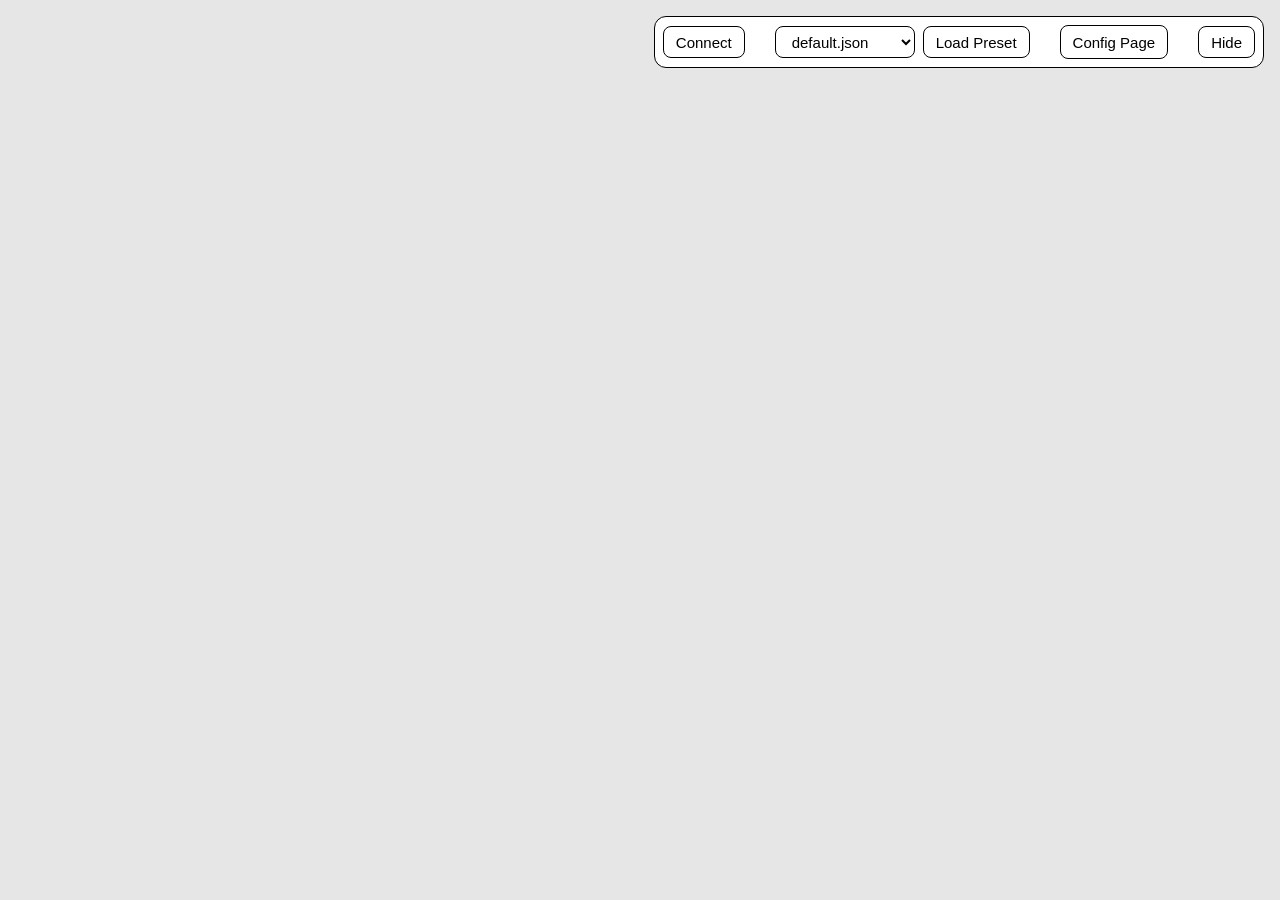
==== web/index.html @ c21b2f94 "initial" ====
<!doctype html>
<html lang="de">
<head>
  <meta charset="utf-8" />
  <meta name="viewport" content="width=device-width, initial-scale=1" />
  <title>ESP32 Workshop</title>
</head>
<body>
  <script src="config/js/shared-core.js"></script>
  <script src="config/js/shared-serial.js"></script>
  <script src="config/js/shared-presets.js"></script>
  <script type="module" src="config/js/index-app.js"></script>
</html>
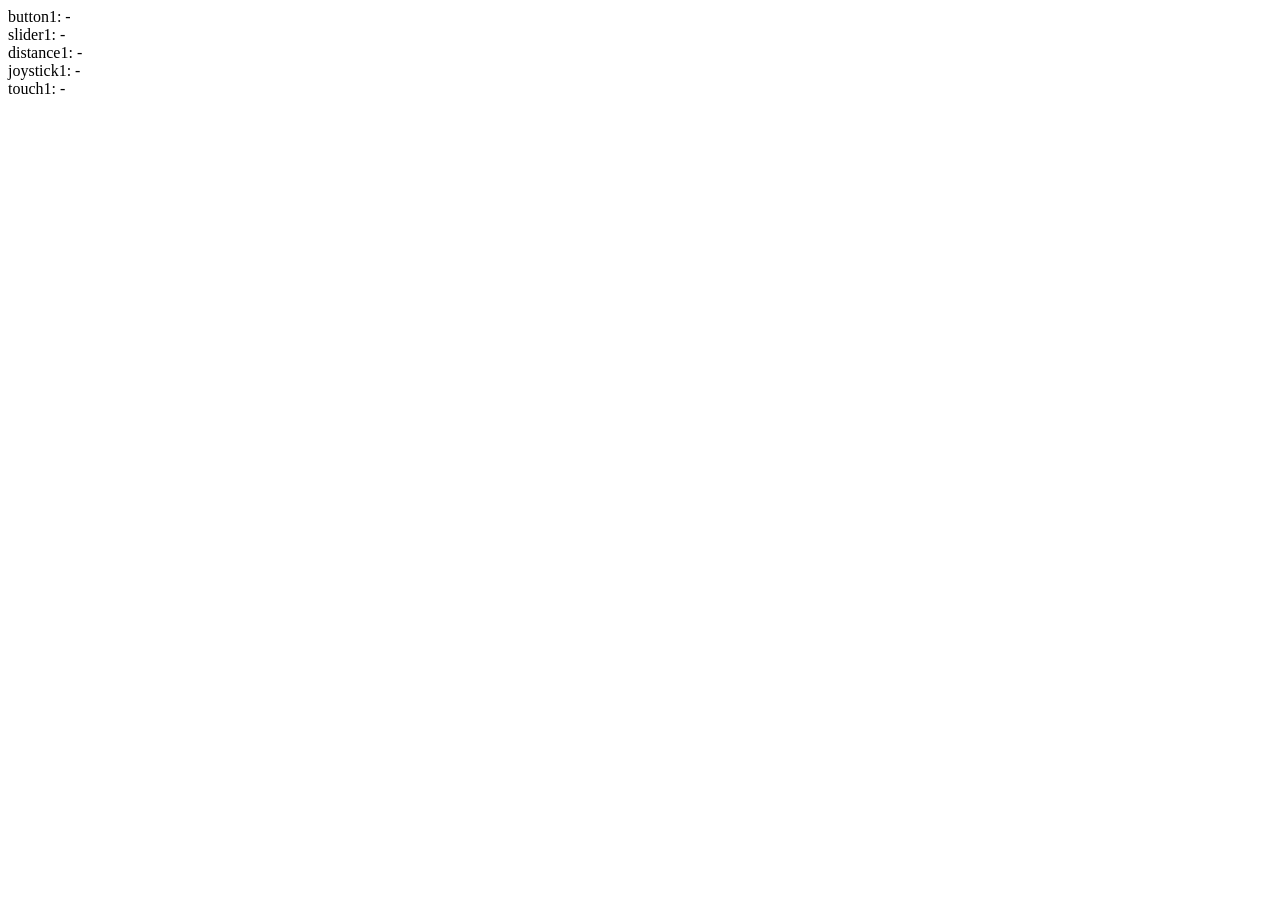
==== commit 81c2995c: "refactoring" ====
--- a/web/index.html
+++ b/web/index.html
@@ -3,11 +3,14 @@
 <head>
   <meta charset="utf-8" />
   <meta name="viewport" content="width=device-width, initial-scale=1" />
-  <title>ESP32 Workshop</title>
+  <title>Default Test</title>
+  <script type="module" src="js/main.js"></script>
 </head>
 <body>
-  <script src="config/js/shared-core.js"></script>
-  <script src="config/js/shared-serial.js"></script>
-  <script src="config/js/shared-presets.js"></script>
-  <script type="module" src="config/js/index-app.js"></script>
+  <div>button1: <span id="v-button1">-</span></div>
+  <div>slider1: <span id="v-slider1">-</span></div>
+  <div>distance1: <span id="v-distance1">-</span></div>
+  <div>joystick1: <span id="v-joystick1">-</span></div>
+  <div>touch1: <span id="v-touch1">-</span></div>
+</body>
 </html>
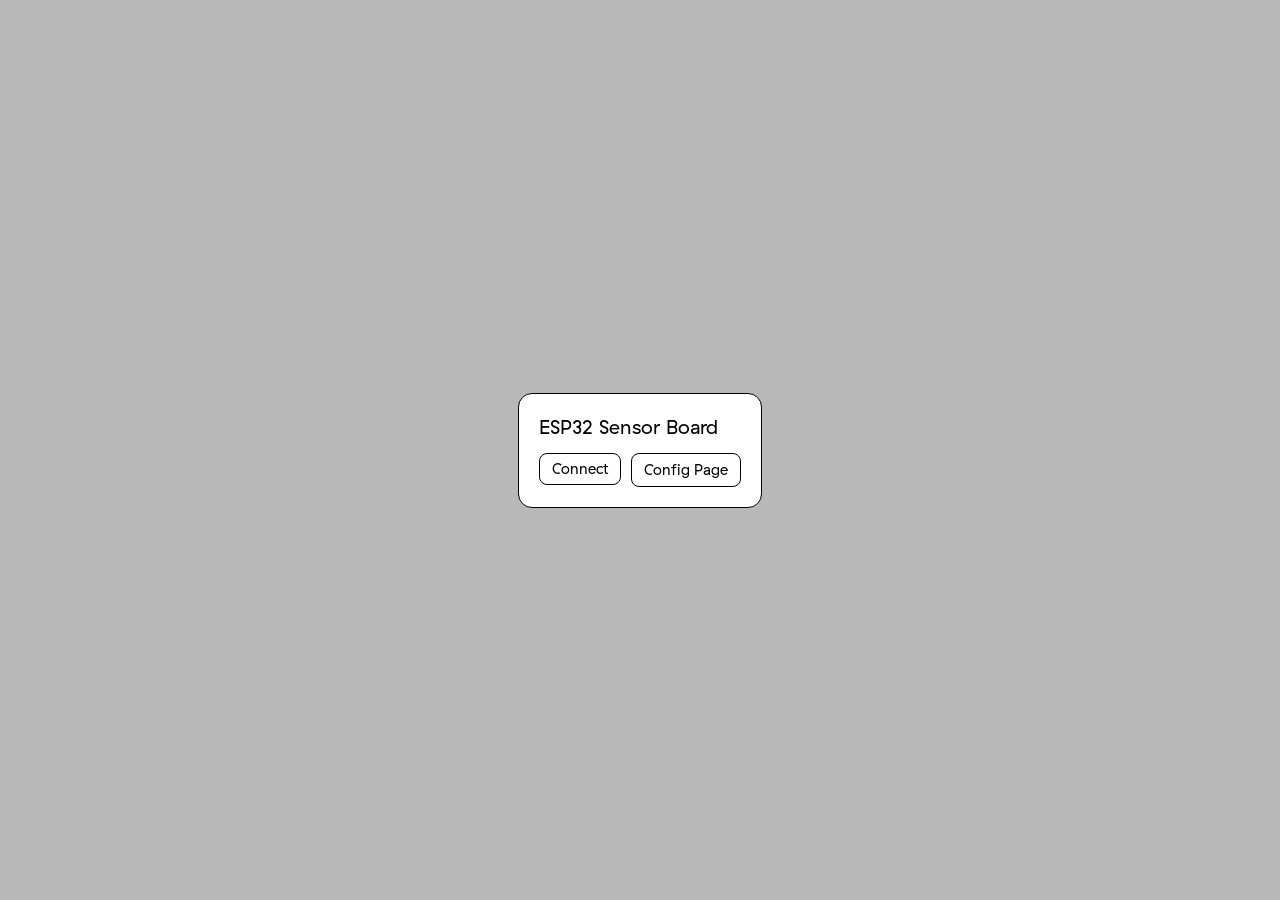
==== commit ab0c51e5: "Neue Version Ansprechen der Sensoren" ====
--- a/web/index.html
+++ b/web/index.html
@@ -3,14 +3,26 @@
 <head>
   <meta charset="utf-8" />
   <meta name="viewport" content="width=device-width, initial-scale=1" />
-  <title>Default Test</title>
+  <title>My Frontend</title>
   <script type="module" src="js/main.js"></script>
 </head>
 <body>
-  <div>button1: <span id="v-button1">-</span></div>
-  <div>slider1: <span id="v-slider1">-</span></div>
-  <div>distance1: <span id="v-distance1">-</span></div>
-  <div>joystick1: <span id="v-joystick1">-</span></div>
-  <div>touch1: <span id="v-touch1">-</span></div>
+  <div id="circle" style="border-radius:999px;background:black;"></div>
+
+  <script type="module">
+    import { readSerialAndUpdate } from "./js/render.js";
+
+    const circle = document.getElementById("circle");
+
+    readSerialAndUpdate((sensors) => {
+      const sliderdata = sensors.slider1.value;
+      // mit Fallback sonst erster Wert undefined:
+      // const sliderdata = sensors.slider1?.value ?? 0;
+      const size = `${sliderdata * 100}px`
+      circle.style.width = size;
+      circle.style.height = size;
+    }, { immediate: true });
+  </script>
+
 </body>
 </html>
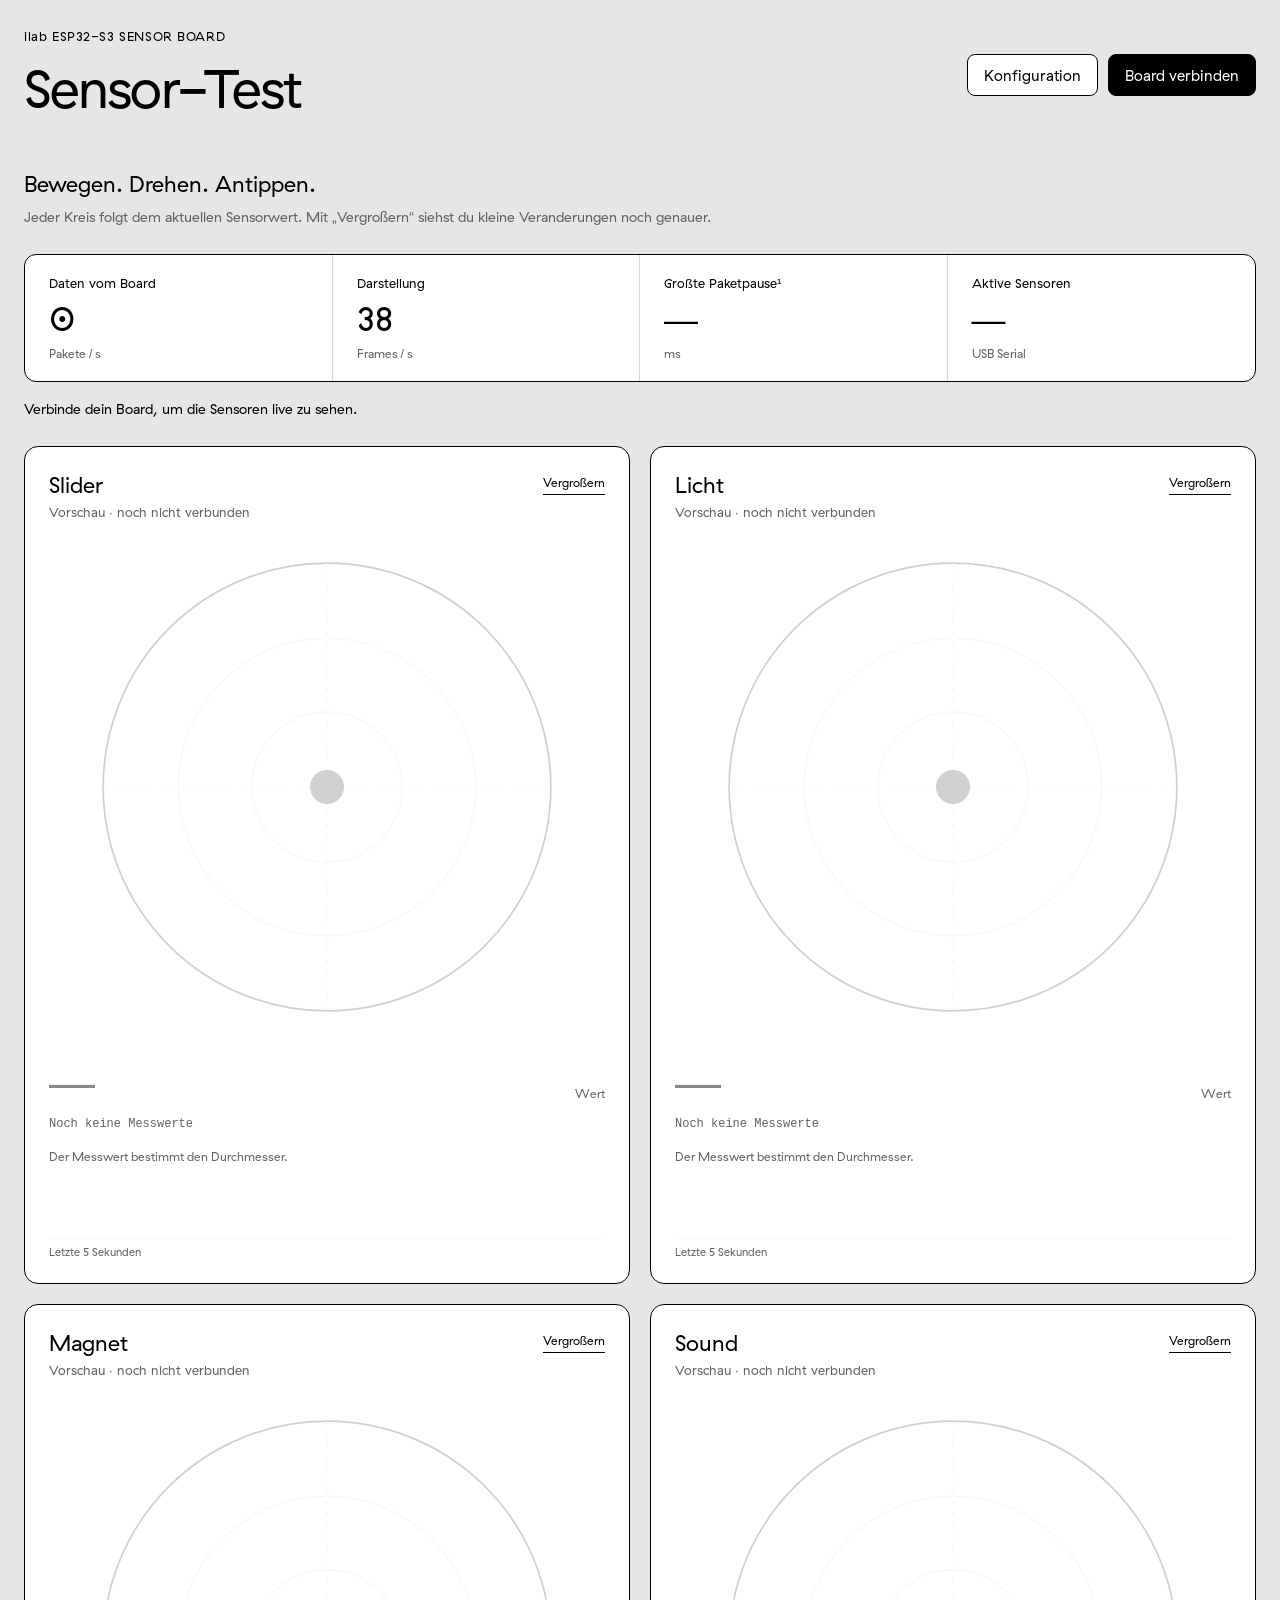
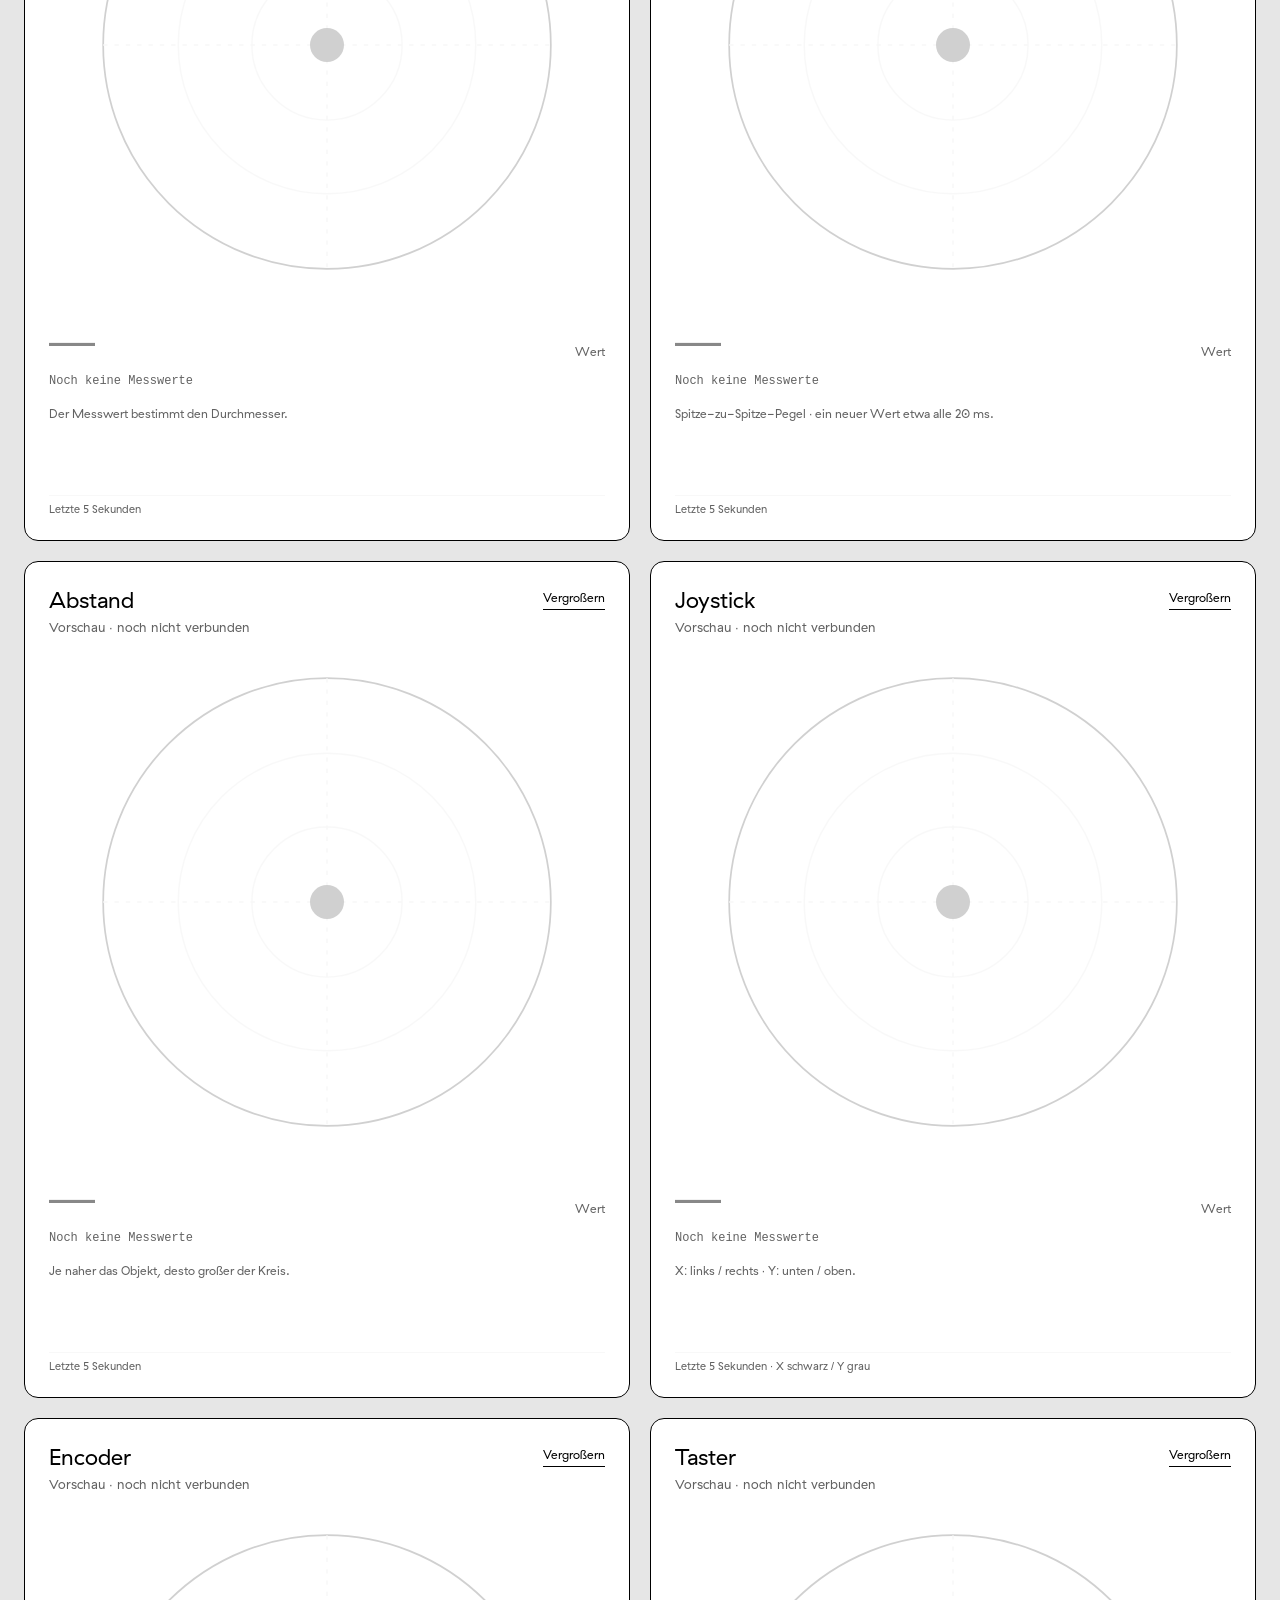
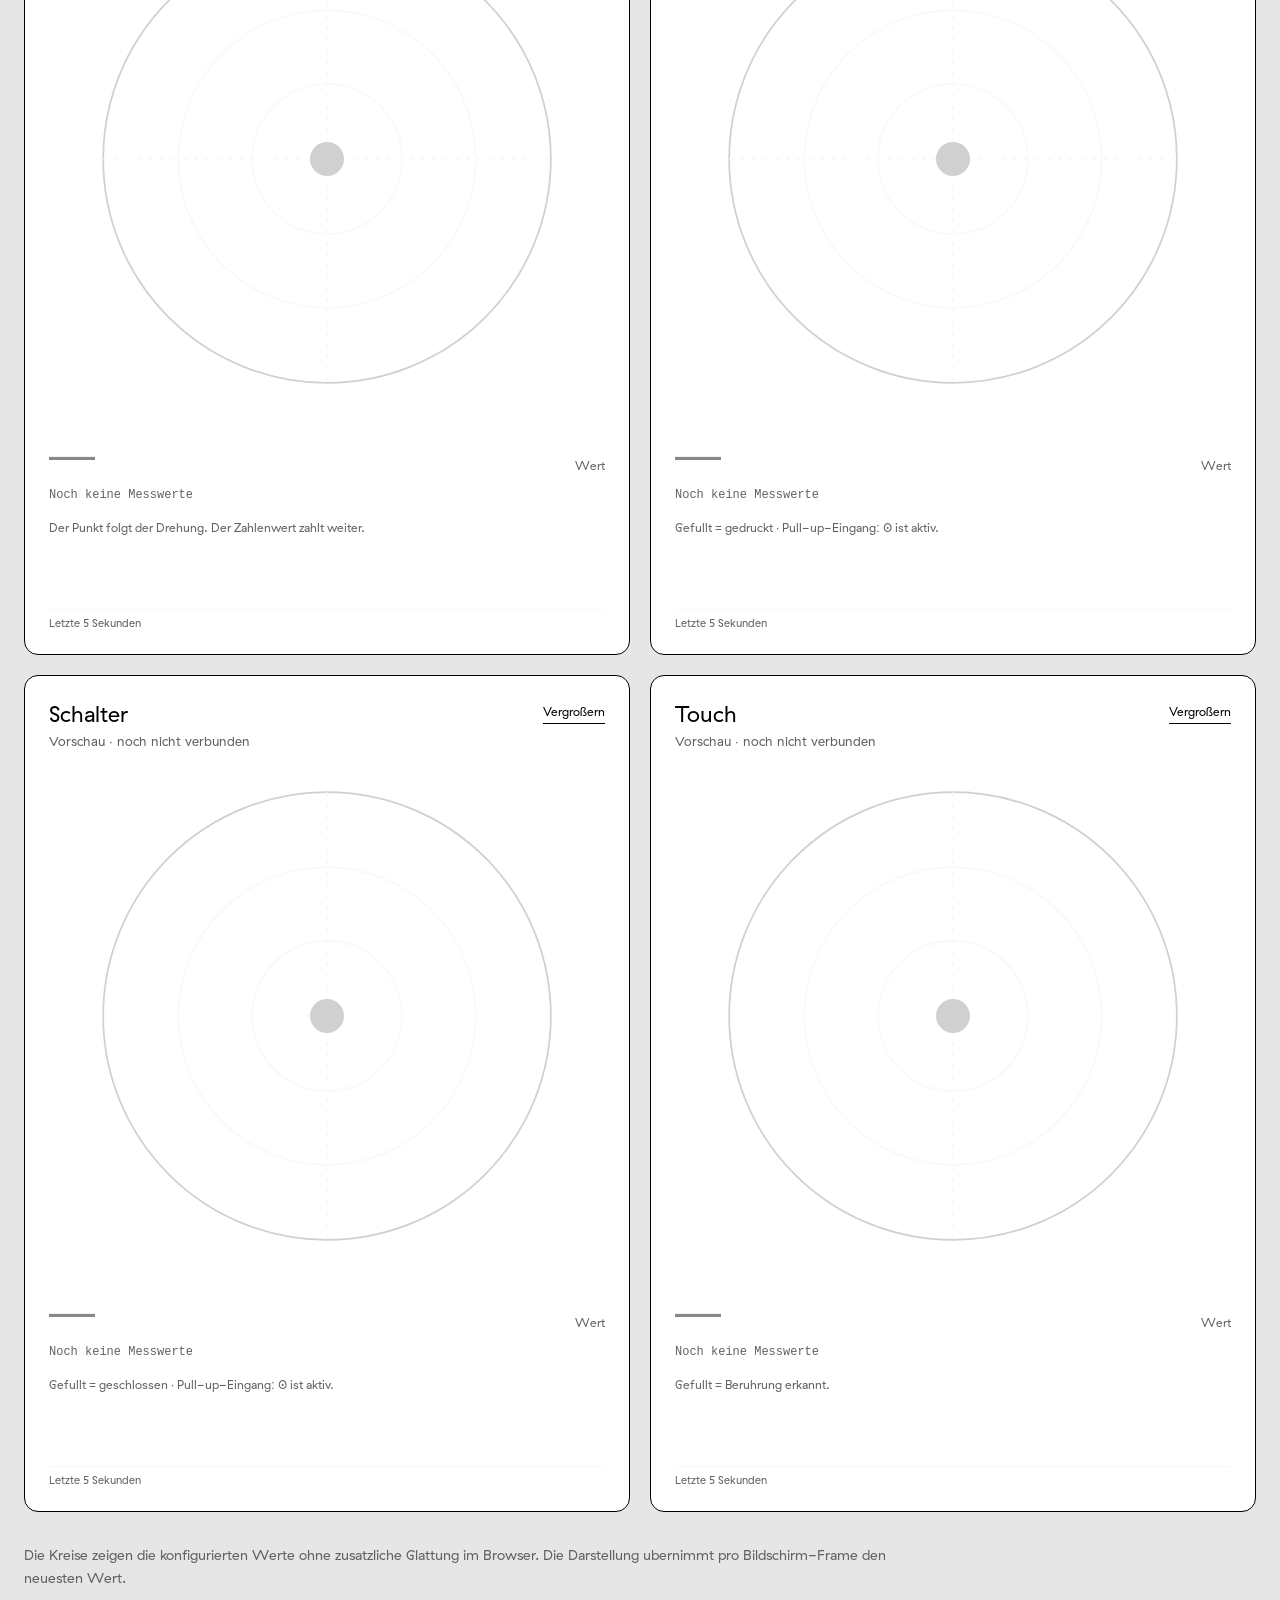
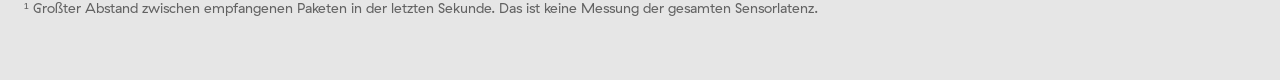
==== commit c385216f: "Add live sensor test page with large circle visualizations" ====
--- a/web/index.html
+++ b/web/index.html
@@ -3,26 +3,35 @@
 <head>
   <meta charset="utf-8" />
   <meta name="viewport" content="width=device-width, initial-scale=1" />
-  <title>My Frontend</title>
-  <script type="module" src="js/main.js"></script>
+  <title>ilab · Sensor-Test</title>
+  <link rel="stylesheet" href="css/sensor-test.css" />
+  <script type="module" src="js/sensor-test.js"></script>
 </head>
 <body>
-  <div id="circle" style="border-radius:999px;background:black;"></div>
-
-  <script type="module">
-    import { readSerialAndUpdate } from "./js/render.js";
-
-    const circle = document.getElementById("circle");
-
-    readSerialAndUpdate((sensors) => {
-      const sliderdata = sensors.slider1.value;
-      // mit Fallback sonst erster Wert undefined:
-      // const sliderdata = sensors.slider1?.value ?? 0;
-      const size = `${sliderdata * 100}px`
-      circle.style.width = size;
-      circle.style.height = size;
-    }, { immediate: true });
-  </script>
-
+  <main class="app">
+    <header class="top">
+      <div><p class="eyebrow">ilab ESP32-S3 SENSOR BOARD</p><h1>Sensor-Test</h1></div>
+      <nav aria-label="Verbindung und Konfiguration">
+        <a class="btn" href="admin/">Konfiguration</a>
+        <button class="btn primary" id="connect" type="button">Board verbinden</button>
+      </nav>
+    </header>
+    <section class="intro">
+      <p>Bewegen. Drehen. Antippen.</p>
+      <p class="hint">Jeder Kreis folgt dem aktuellen Sensorwert. Mit „Vergrößern“ siehst du kleine Veränderungen noch genauer.</p>
+    </section>
+    <section class="telemetry" aria-label="Verbindungsqualität">
+      <div><span class="metric-label">Daten vom Board</span><strong id="rate">—</strong><span>Pakete / s</span></div>
+      <div><span class="metric-label">Darstellung</span><strong id="fps">—</strong><span>Frames / s</span></div>
+      <div><span class="metric-label">Größte Paketpause¹</span><strong id="gap">—</strong><span>ms</span></div>
+      <div><span class="metric-label">Aktive Sensoren</span><strong id="count">—</strong><span id="source">USB Serial</span></div>
+    </section>
+    <p class="connection-status" id="status" role="status">Verbinde dein Board, um die Sensoren live zu sehen.</p>
+    <section class="sensor-grid" id="sensorGrid" aria-label="Live-Sensoren"></section>
+    <footer>
+      <p>Die Kreise zeigen die konfigurierten Werte ohne zusätzliche Glättung im Browser. Die Darstellung übernimmt pro Bildschirm-Frame den neuesten Wert.</p>
+      <p>¹ Größter Abstand zwischen empfangenen Paketen in der letzten Sekunde. Das ist keine Messung der gesamten Sensorlatenz.</p>
+    </footer>
+  </main>
 </body>
 </html>
--- a/web/css/sensor-test.css
+++ b/web/css/sensor-test.css
@@ -0,0 +1,70 @@
+@font-face { font-family: "GT Haptik"; src: url("../admin/font/GT-Haptik-Regular-Trial.otf") format("opentype"); font-weight: 400; font-style: normal; font-display: swap; }
+:root { color-scheme: light; --bg: #e6e6e6; --panel: #fff; --ink: #000; --muted: #626262; --line: #d7d7d7; }
+* { box-sizing: border-box; }
+[hidden] { display: none !important; }
+body { margin: 0; background: var(--bg); color: var(--ink); font-family: "GT Haptik", "Avenir Next", "Trebuchet MS", sans-serif; }
+button, a { -webkit-tap-highlight-color: transparent; }
+button { font: inherit; }
+.app { max-width: 1440px; margin: 28px auto; padding: 0 24px 24px; }
+.top { display: flex; align-items: center; justify-content: space-between; gap: 24px; flex-wrap: wrap; }
+.eyebrow { margin: 0 0 10px; font-size: 13px; letter-spacing: .045em; }
+h1 { font-size: clamp(32px, 5vw, 54px); font-weight: 400; margin: 0; letter-spacing: -.035em; }
+nav { display: flex; flex-wrap: wrap; gap: 10px; }
+.btn { display: inline-flex; align-items: center; justify-content: center; min-height: 42px; border: 1.4px solid #000; border-radius: 8px; padding: 0 16px; color: #000; background: #fff; text-decoration: none; cursor: pointer; font-size: 15px; }
+.btn.primary { color: #fff; background: #000; }
+.btn:hover { background: #f2f2f2; }
+.btn.primary:hover { background: #333; }
+.btn:disabled { opacity: .5; cursor: wait; }
+:focus-visible { outline: 3px solid #666; outline-offset: 4px; }
+.intro { margin: 48px 0 26px; }
+.intro > p:first-child { margin: 0 0 8px; font-size: 22px; }
+.hint, footer { font-size: 14px; line-height: 1.6; color: var(--muted); }
+.hint { margin: 0; }
+.telemetry { display: grid; grid-template-columns: repeat(4, 1fr); border: 1.4px solid #000; border-radius: 12px; overflow: hidden; background: #fff; }
+.telemetry > div { display: flex; flex-direction: column; gap: 6px; padding: 20px 24px; border-right: 1px solid var(--line); }
+.telemetry > div:last-child { border-right: 0; }
+.telemetry span { color: var(--muted); font-size: 12px; }
+.telemetry .metric-label { color: #000; font-size: 13px; }
+.telemetry strong { font-size: 34px; font-weight: 400; font-variant-numeric: tabular-nums; }
+.connection-status { margin: 18px 0 26px; min-height: 20px; font-size: 14px; }
+.connection-status.error { color: #a52323; }
+.sensor-grid { display: grid; grid-template-columns: repeat(2, minmax(0, 1fr)); gap: 20px; }
+.sensor-card { min-width: 0; background: #fff; border: 1.4px solid #000; border-radius: 14px; padding: 24px; }
+.card-head { display: flex; justify-content: space-between; gap: 12px; align-items: flex-start; }
+.card-head h2 { margin: 0 0 5px; font-size: 22px; font-weight: 400; overflow-wrap: anywhere; }
+.card-name { margin: 0; color: var(--muted); font-size: 13px; overflow-wrap: anywhere; }
+.zoom { border: 0; border-bottom: 1px solid #000; background: none; padding: 4px 0; font-size: 12px; cursor: pointer; flex-shrink: 0; }
+.visual { display: block; width: 100%; max-width: 510px; margin: 12px auto; overflow: visible; }
+.guide { fill: none; stroke: #ddd; stroke-width: 1; }
+.outline { fill: none; stroke: #000; stroke-width: 1.2; }
+.axis { stroke: #d7d7d7; stroke-width: 1; stroke-dasharray: 3 5; }
+.shape, .marker { fill: #000; }
+.needle { stroke: #000; stroke-width: 2; }
+.state-label { font: 20px "GT Haptik", sans-serif; text-anchor: middle; dominant-baseline: middle; }
+.readout { display: flex; align-items: baseline; gap: 10px; justify-content: space-between; }
+.value { font-size: clamp(28px, 4vw, 46px); line-height: 1.2; font-variant-numeric: tabular-nums; overflow-wrap: anywhere; }
+.unit { color: var(--muted); font-size: 12px; flex-shrink: 0; }
+.raw { min-height: 20px; margin: 7px 0 0; color: var(--muted); font: 12px ui-monospace, SFMono-Regular, Menlo, monospace; overflow-wrap: anywhere; }
+.card-note { min-height: 20px; margin: 12px 0 0; font-size: 12px; color: var(--muted); }
+.history { width: 100%; height: 52px; display: block; margin-top: 18px; border-bottom: 1px solid var(--line); }
+.history path { fill: none; stroke: #000; stroke-width: 1.2; vector-effect: non-scaling-stroke; }
+.history .secondary { stroke: #999; }
+.history-label { margin: 6px 0 0; font-size: 11px; color: var(--muted); }
+.sensor-card.stale .visual, .sensor-card.stale .history { opacity: .18; }
+.sensor-card.stale .value { color: #888; }
+.sensor-card.expanded { grid-column: 1 / -1; }
+.sensor-card.expanded .visual { max-width: 720px; }
+footer { margin: 32px 0 0; max-width: 900px; }
+footer p { margin: 8px 0; }
+@media (min-width: 1600px) { .app { max-width: 1560px; } }
+@media (max-width: 700px) {
+  .app { padding: 0 14px 20px; margin: 20px auto; }
+  .intro { margin-top: 30px; }
+  .telemetry { grid-template-columns: repeat(2, 1fr); }
+  .telemetry > div { padding: 16px; }
+  .telemetry > div:nth-child(2) { border-right: 0; }
+  .telemetry > div:nth-child(-n+2) { border-bottom: 1px solid var(--line); }
+  .sensor-grid { grid-template-columns: 1fr; }
+  .sensor-card { padding: 18px; }
+  .value { font-size: 32px; }
+}
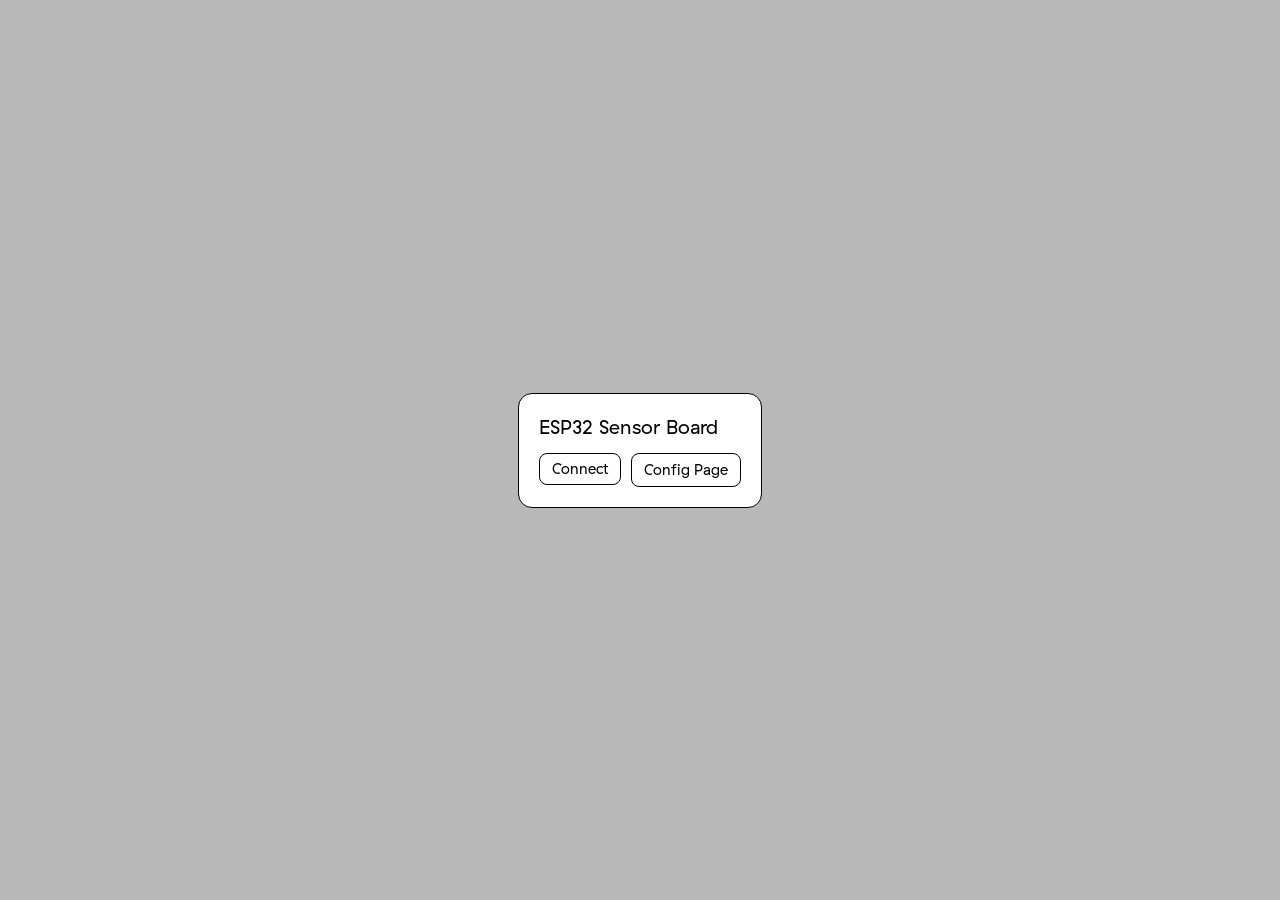
==== commit 21ed39da: "Fix ADC restart after config persistence and separate sensor test page" ====
--- a/web/index.html
+++ b/web/index.html
@@ -3,35 +3,10 @@
 <head>
   <meta charset="utf-8" />
   <meta name="viewport" content="width=device-width, initial-scale=1" />
-  <title>ilab · Sensor-Test</title>
-  <link rel="stylesheet" href="css/sensor-test.css" />
-  <script type="module" src="js/sensor-test.js"></script>
+  <title>My Frontend</title>
+  <script type="module" src="js/main.js"></script>
 </head>
 <body>
-  <main class="app">
-    <header class="top">
-      <div><p class="eyebrow">ilab ESP32-S3 SENSOR BOARD</p><h1>Sensor-Test</h1></div>
-      <nav aria-label="Verbindung und Konfiguration">
-        <a class="btn" href="admin/">Konfiguration</a>
-        <button class="btn primary" id="connect" type="button">Board verbinden</button>
-      </nav>
-    </header>
-    <section class="intro">
-      <p>Bewegen. Drehen. Antippen.</p>
-      <p class="hint">Jeder Kreis folgt dem aktuellen Sensorwert. Mit „Vergrößern“ siehst du kleine Veränderungen noch genauer.</p>
-    </section>
-    <section class="telemetry" aria-label="Verbindungsqualität">
-      <div><span class="metric-label">Daten vom Board</span><strong id="rate">—</strong><span>Pakete / s</span></div>
-      <div><span class="metric-label">Darstellung</span><strong id="fps">—</strong><span>Frames / s</span></div>
-      <div><span class="metric-label">Größte Paketpause¹</span><strong id="gap">—</strong><span>ms</span></div>
-      <div><span class="metric-label">Aktive Sensoren</span><strong id="count">—</strong><span id="source">USB Serial</span></div>
-    </section>
-    <p class="connection-status" id="status" role="status">Verbinde dein Board, um die Sensoren live zu sehen.</p>
-    <section class="sensor-grid" id="sensorGrid" aria-label="Live-Sensoren"></section>
-    <footer>
-      <p>Die Kreise zeigen die konfigurierten Werte ohne zusätzliche Glättung im Browser. Die Darstellung übernimmt pro Bildschirm-Frame den neuesten Wert.</p>
-      <p>¹ Größter Abstand zwischen empfangenen Paketen in der letzten Sekunde. Das ist keine Messung der gesamten Sensorlatenz.</p>
-    </footer>
-  </main>
+  <main id="app"></main>
 </body>
 </html>
